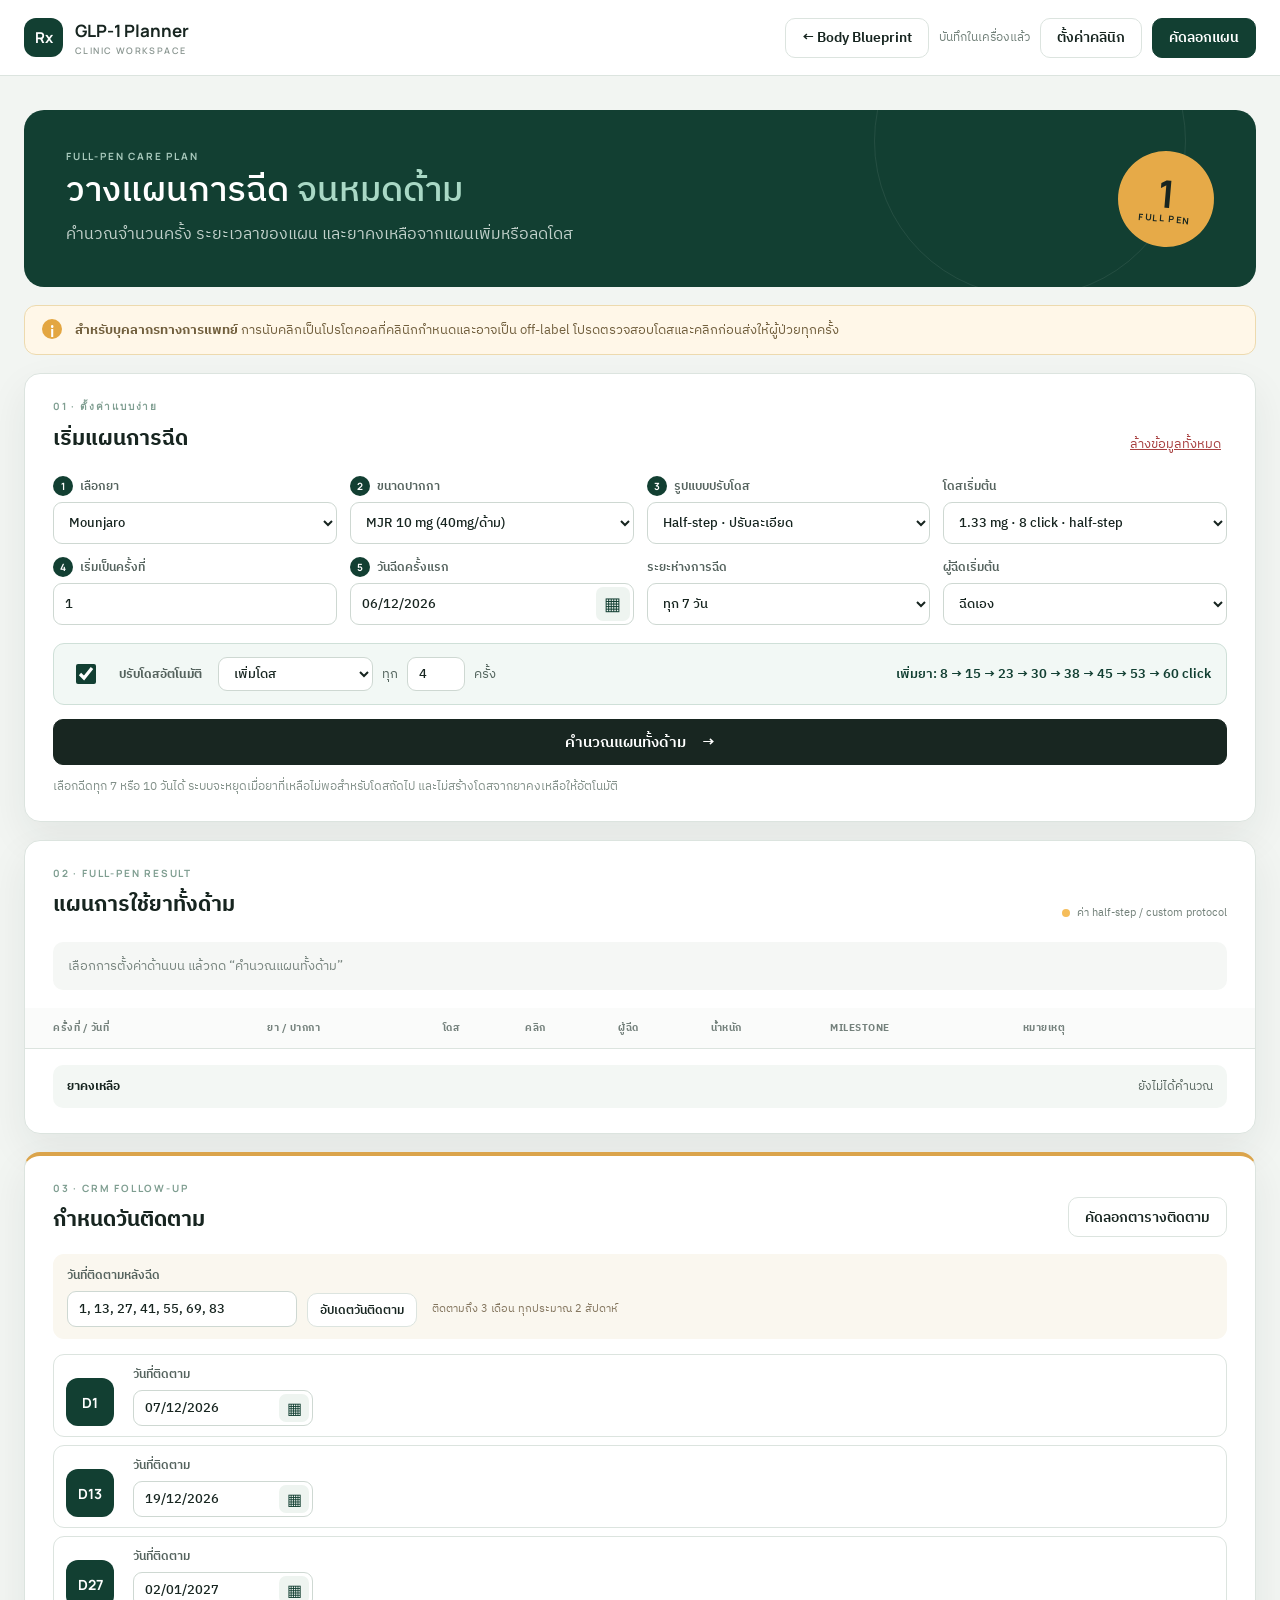
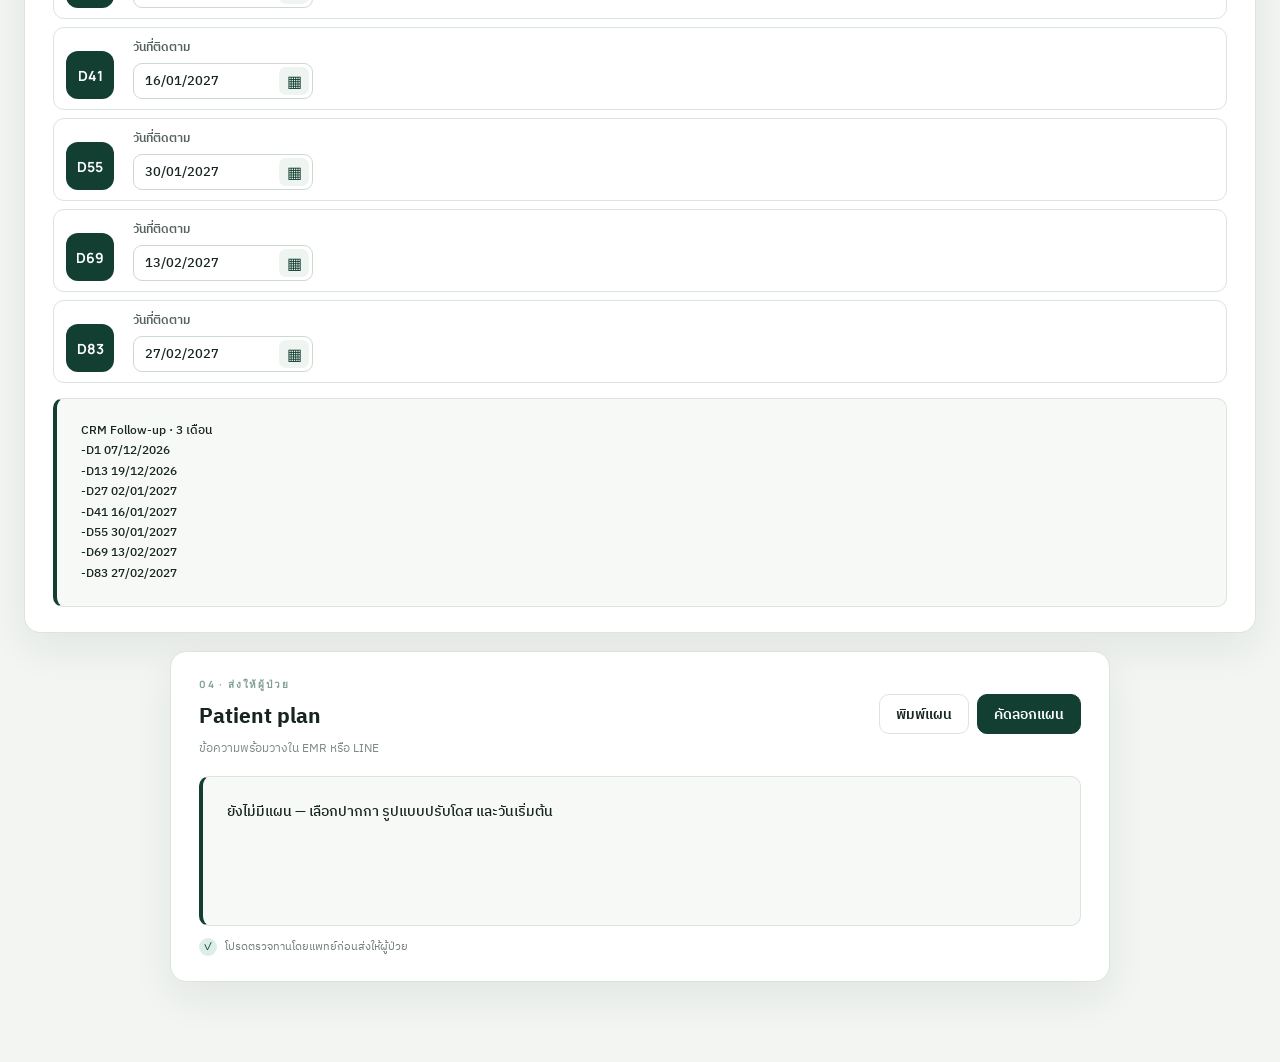
==== glp1-planner/index.html @ a94c55f8 "Add files via upload" ====
<!doctype html>
<html lang="th">
<head>
  <meta charset="utf-8">
  <meta name="viewport" content="width=device-width,initial-scale=1">
  <title>GLP-1 Dosing Planner</title>
  <link rel="preconnect" href="https://fonts.googleapis.com">
  <link rel="preconnect" href="https://fonts.gstatic.com" crossorigin>
  <link href="https://fonts.googleapis.com/css2?family=IBM+Plex+Sans+Thai:wght@400;500;600&family=Manrope:wght@600;700&display=swap" rel="stylesheet">
  <link rel="stylesheet" href="styles.css?v=9">
</head>
<body>
  <header class="topbar">
    <div class="brand"><span class="brand-mark">Rx</span><div><b>GLP-1 Planner</b><small>CLINIC WORKSPACE</small></div></div>
    <div class="top-actions"><a class="btn ghost back-blueprint" href="../index.html">← Body Blueprint</a><span class="save-state" id="saveState">บันทึกในเครื่องแล้ว</span><button class="btn ghost" id="settingsBtn">ตั้งค่าคลินิก</button><button class="btn primary" id="copyTopBtn">คัดลอกแผน</button></div>
  </header>

  <main>
    <section class="hero">
      <div><p class="eyebrow">FULL-PEN CARE PLAN</p><h1>วางแผนการฉีด <span>จนหมดด้าม</span></h1><p>คำนวณจำนวนครั้ง ระยะเวลาของแผน และยาคงเหลือจากแผนเพิ่มหรือลดโดส</p></div>
      <div class="week-badge"><strong>1</strong><span>FULL PEN</span></div>
    </section>

    <div class="notice"><span>i</span><p><b>สำหรับบุคลากรทางการแพทย์</b> การนับคลิกเป็นโปรโตคอลที่คลินิกกำหนดและอาจเป็น off-label โปรดตรวจสอบโดสและคลิกก่อนส่งให้ผู้ป่วยทุกครั้ง</p></div>

    <section class="setup card">
      <div class="section-title"><div><p class="step">01 · ตั้งค่าแบบง่าย</p><h2>เริ่มแผนการฉีด</h2></div><button class="link-btn danger-link" id="resetBtn">ล้างข้อมูลทั้งหมด</button></div>
      <div class="simple-flow">
        <label><span class="field-no">1</span> เลือกยา<select id="baseDrug"><option value="Mounjaro">Mounjaro</option><option value="Wegovy">Wegovy</option></select></label>
        <label><span class="field-no">2</span> ขนาดปากกา<select id="basePen"></select></label>
        <label><span class="field-no">3</span> รูปแบบปรับโดส<select id="dosePath"><option value="half">Half-step · ปรับละเอียด</option><option value="standard">Standard · ตามตารางหลัก</option></select></label>
        <label>โดสเริ่มต้น<select id="startClicks"></select><input type="hidden" id="startDose"><datalist id="doseChoices"></datalist></label>
        <label><span class="field-no">4</span> เริ่มเป็นครั้งที่<input id="startNumber" type="number" min="1" step="1" value="1"></label>
        <label><span class="field-no">5</span> วันฉีดครั้งแรก<div class="date-picker"><input type="text" id="startDate" inputmode="numeric" placeholder="dd/mm/yyyy" maxlength="10"><button type="button" class="calendar-btn" id="startCalendarBtn" aria-label="เปิดปฏิทิน">▦</button><input type="date" id="startDateNative" class="native-calendar" tabindex="-1" aria-hidden="true"></div></label>
        <label>ระยะห่างการฉีด<select id="intervalDays"><option value="7">ทุก 7 วัน</option><option value="10">ทุก 10 วัน</option></select></label>
        <label>ผู้ฉีดเริ่มต้น<select id="defaultInjector"><option>ฉีดเอง</option><option>หมอฉีดให้</option><option>ผู้ดูแลฉีดให้</option></select></label>
      </div>
      <div class="schedule-rule">
        <label class="switch"><input type="checkbox" id="autoStep" checked><span></span> <b>ปรับโดสอัตโนมัติ</b></label>
        <select id="doseDirection" aria-label="ทิศทางการปรับโดส"><option value="up">เพิ่มโดส</option><option value="down">ถอยยา / ลดโดส</option></select>
        <span>ทุก</span><input type="number" id="stepEvery" min="1" max="12" value="4"><span>ครั้ง</span>
        <span class="rule-preview" id="rulePreview"></span>
      </div>
      <button class="btn dark generate-main" id="generateBtn">คำนวณแผนทั้งด้าม <span>→</span></button>
      <p class="hint">เลือกฉีดทุก 7 หรือ 10 วันได้ ระบบจะหยุดเมื่อยาที่เหลือไม่พอสำหรับโดสถัดไป และไม่สร้างโดสจากยาคงเหลือให้อัตโนมัติ</p>
    </section>

    <section class="planner card">
      <div class="section-title planner-head"><div><p class="step">02 · FULL-PEN RESULT</p><h2>แผนการใช้ยาทั้งด้าม</h2></div><div class="legend"><span class="dot warn"></span> ค่า half-step / custom protocol</div></div>
      <div class="pen-summary" id="penSummary"><p>เลือกการตั้งค่าด้านบน แล้วกด “คำนวณแผนทั้งด้าม”</p></div>
      <div class="table-wrap"><table><thead><tr><th>ครั้งที่ / วันที่</th><th>ยา / ปากกา</th><th>โดส</th><th>คลิก</th><th>ผู้ฉีด</th><th>น้ำหนัก</th><th>Milestone</th><th>หมายเหตุ</th><th></th></tr></thead><tbody id="planBody"></tbody></table></div>
      <div class="tracker-bar"><b>ยาคงเหลือ</b><div id="trackerSummary">ยังไม่ได้คำนวณ</div></div>
    </section>

    <section class="crm card">
      <div class="section-title"><div><p class="step">03 · CRM FOLLOW-UP</p><h2>กำหนดวันติดตาม</h2></div><button class="btn ghost" id="copyCrmBtn">คัดลอกตารางติดตาม</button></div>
      <div class="crm-settings"><label>วันที่ติดตามหลังฉีด<input id="crmOffsets" value="1, 13, 27, 41, 55, 69, 83" aria-label="วันที่ติดตามหลังฉีด"></label><button class="btn small" id="updateCrmBtn">อัปเดตวันติดตาม</button><span>ติดตามถึง 3 เดือน ทุกประมาณ 2 สัปดาห์</span></div>
      <div class="crm-list" id="crmList"></div>
      <pre class="crm-text" id="crmText"></pre>
    </section>

    <section class="patient card" id="printArea">
      <div class="section-title"><div><p class="step">04 · ส่งให้ผู้ป่วย</p><h2>Patient plan</h2></div><div class="patient-actions"><button class="btn ghost" id="printBtn">พิมพ์แผน</button><button class="btn primary" id="copyBtn">คัดลอกแผน</button></div></div>
      <p class="patient-sub">ข้อความพร้อมวางใน EMR หรือ LINE</p>
      <pre id="patientText"></pre>
      <div class="checked"><span>✓</span> โปรดตรวจทานโดยแพทย์ก่อนส่งให้ผู้ป่วย</div>
    </section>
  </main>

  <dialog id="settingsDialog">
    <form method="dialog" class="settings-panel">
      <div class="dialog-head"><div><p class="step">ADMIN</p><h2>ตั้งค่าคลินิก</h2></div><button class="icon-btn" value="cancel" aria-label="ปิด">×</button></div>
      <p class="dialog-note">ตารางนี้เป็น clinic-configured click protocol และอาจเป็น off-label แก้ไขโดยผู้ดูแลระบบเท่านั้น</p>
      <div id="settingsPens"></div>
      <div class="dialog-actions"><button class="btn ghost" type="button" id="restoreSettingsBtn">คืนค่าเริ่มต้น</button><button class="btn primary" value="default" id="saveSettingsBtn">บันทึกการตั้งค่า</button></div>
    </form>
  </dialog>

  <div class="toast" id="toast" role="status"></div>
  <script src="app.js?v=9"></script>
</body>
</html>
---- glp1-planner/styles.css ----
:root{--ink:#172520;--muted:#65736d;--line:#dce4df;--paper:#fff;--bg:#f2f5f2;--green:#123f32;--mint:#dcefe6;--amber:#f5bd5b;--coral:#f08c73;--shadow:0 16px 40px rgba(24,49,39,.07)}
*{box-sizing:border-box}body{margin:0;background:var(--bg);color:var(--ink);font-family:"IBM Plex Sans Thai",sans-serif}.topbar{height:76px;padding:0 max(24px,calc((100% - 1420px)/2));background:#fff;border-bottom:1px solid var(--line);display:flex;align-items:center;justify-content:space-between;position:sticky;top:0;z-index:20}.brand{display:flex;align-items:center;gap:12px}.brand-mark{width:39px;height:39px;border-radius:12px;background:var(--green);color:#fff;display:grid;place-items:center;font:700 15px Manrope}.brand b{display:block;font-family:Manrope;font-size:17px}.brand small{display:block;color:#8a9691;font:600 9px Manrope;letter-spacing:1.4px;margin-top:2px}.top-actions{display:flex;gap:10px;align-items:center}.save-state{color:#718079;font-size:12px}.btn{border:1px solid var(--line);border-radius:10px;background:#fff;color:var(--ink);height:40px;padding:0 16px;font:600 14px "IBM Plex Sans Thai";cursor:pointer;transition:.18s}.btn:hover{transform:translateY(-1px);box-shadow:0 5px 14px rgba(20,55,43,.1)}.btn.primary{background:var(--green);color:#fff;border-color:var(--green)}.btn.dark{background:#182621;color:#fff;border-color:#182621}.btn.ghost{background:#fff}.btn.small{height:34px;padding:0 12px;font-size:12px}.link-btn{border:0;background:transparent;color:#956129;text-decoration:underline;cursor:pointer;font-family:inherit}main{max-width:1420px;margin:auto;padding:34px 24px 80px}.hero{background:var(--green);color:#fff;border-radius:20px;padding:35px 42px;display:flex;justify-content:space-between;align-items:center;min-height:177px;position:relative;overflow:hidden}.hero:after{content:"";position:absolute;width:310px;height:310px;border:1px solid rgba(255,255,255,.08);border-radius:50%;right:70px;top:-125px}.eyebrow,.step{font:700 10px Manrope;letter-spacing:1.8px;margin:0 0 8px;color:#7f9e91}.hero .eyebrow{color:#a8c9bc}.hero h1{font-size:35px;line-height:1.18;margin:0 0 8px;font-weight:500}.hero h1 span{color:#a9d8c5}.hero p:last-child{color:#c3d2cc;margin:0}.week-badge{width:96px;height:96px;border-radius:50%;background:#e6aa48;color:#172520;display:flex;flex-direction:column;align-items:center;justify-content:center;z-index:1;transform:rotate(5deg)}.week-badge strong{font:700 38px/1 Manrope}.week-badge span{font:700 9px Manrope;letter-spacing:1.5px}.notice{display:flex;gap:13px;align-items:flex-start;background:#fff7e8;border:1px solid #eddaae;border-radius:12px;padding:13px 17px;margin:18px 0}.notice>span{background:#e3a641;border-radius:50%;width:20px;height:20px;text-align:center;color:#fff;font-weight:600;flex:none}.notice p{margin:0;font-size:13px;color:#715f3d}.card{background:var(--paper);border:1px solid var(--line);border-radius:16px;box-shadow:var(--shadow);padding:25px 28px;margin-top:18px}.section-title{display:flex;align-items:flex-end;justify-content:space-between;margin-bottom:20px}.section-title h2{margin:0;font-size:21px}.setup-grid{display:grid;grid-template-columns:1fr 1.5fr 1.5fr auto;gap:14px;align-items:end}label{font-size:12px;font-weight:600;color:#55635e}input,select{width:100%;height:42px;border:1px solid #ced8d2;border-radius:9px;background:#fff;color:var(--ink);font:500 13px "IBM Plex Sans Thai";padding:0 11px;margin-top:6px}input:focus,select:focus{outline:2px solid #a8cabc;outline-offset:0;border-color:#6d9a88}.generate{height:42px}.generate span{padding-left:18px}.hint{font-size:12px;color:#829089;margin:12px 0 0}.planner{padding-left:0;padding-right:0}.planner>.section-title,.tracker-bar{margin-left:28px;margin-right:28px}.legend{font-size:11px;color:#728079;display:flex;align-items:center;gap:7px}.dot{width:8px;height:8px;border-radius:50%;display:inline-block}.dot.changed{background:var(--coral);margin-left:10px}.dot.warn{background:var(--amber);margin-left:10px}.bulk-bar{display:flex;gap:16px;padding:13px 28px;background:#f6f8f6;border-top:1px solid var(--line);border-bottom:1px solid var(--line);flex-wrap:wrap}.bulk-group{display:flex;gap:7px;align-items:center;font-size:12px;color:#67756f}.bulk-group+ .bulk-group{border-left:1px solid var(--line);padding-left:16px}.bulk-group b{color:#33423c}.bulk-group input{width:64px;height:34px;margin:0;padding:0 8px}.table-wrap{overflow-x:auto}table{width:100%;border-collapse:collapse;min-width:1220px}th{font-size:10px;letter-spacing:.5px;text-transform:uppercase;color:#74817c;text-align:left;padding:12px 8px;background:#fafbfa;border-bottom:1px solid var(--line)}th:first-child,td:first-child{padding-left:28px}th:last-child,td:last-child{padding-right:28px}td{padding:12px 8px;border-bottom:1px solid #e9eeeb;vertical-align:top}td input,td select{height:37px;margin:0;font-size:12px;padding:0 8px}.week-cell{display:flex;gap:9px;align-items:center}.week-num{font:700 11px Manrope;color:#84918b;width:19px}.week-cell input{width:132px}.pen-select{min-width:196px}.dose-input{width:78px}.click-wrap{position:relative;width:82px}.click-wrap input{width:100%}.row-warning{display:none;color:#a66b12;font-size:10px;line-height:1.2;margin-top:5px;max-width:98px}.mismatch .row-warning{display:block}.mismatch .click-wrap input{border-color:#e5ae50;background:#fffaf0}.changed-row td:first-child{box-shadow:inset 4px 0 var(--coral)}.weight-input{width:79px}.milestone-select{min-width:125px}.note-input{min-width:145px}.row-actions{display:flex;gap:4px}.icon-btn,.row-btn{border:1px solid var(--line);background:#fff;border-radius:8px;cursor:pointer;color:#5e6c66}.row-btn{width:32px;height:32px;font-size:14px}.row-btn:hover{background:#eef5f1}.tracker-bar{margin-top:16px;display:flex;justify-content:space-between;align-items:center;background:#f3f7f4;border-radius:10px;padding:12px 14px;font-size:12px;color:#5b6963}.switch{display:flex;align-items:center;gap:8px}.switch input{width:34px;height:20px;margin:0;accent-color:var(--green)}.patient{max-width:940px;margin-left:auto;margin-right:auto}.patient-sub{margin:-15px 0 18px;color:#7d8984;font-size:12px}.patient-actions{display:flex;gap:8px}pre{white-space:pre-wrap;margin:0;background:#f7f9f7;border:1px solid var(--line);border-left:4px solid var(--green);border-radius:10px;padding:22px 24px;font:500 14px/1.9 "IBM Plex Sans Thai";min-height:150px}.checked{font-size:11px;color:#6e7b75;margin-top:12px}.checked span{display:inline-grid;place-items:center;width:18px;height:18px;border-radius:50%;background:var(--mint);color:var(--green);margin-right:5px}dialog{border:0;border-radius:18px;padding:0;max-width:760px;width:calc(100% - 30px);box-shadow:0 30px 90px rgba(0,0,0,.25)}dialog::backdrop{background:rgba(15,30,24,.56)}.settings-panel{padding:26px;max-height:85vh;overflow:auto}.dialog-head{display:flex;justify-content:space-between}.dialog-head h2{margin:0}.dialog-head .icon-btn{border:0;font-size:24px}.dialog-note{background:#fff6e5;border-radius:9px;padding:10px 12px;font-size:12px;color:#735f3c}.setting-pen{border:1px solid var(--line);border-radius:12px;margin-top:12px;padding:14px}.setting-pen h3{font-size:14px;margin:0 0 10px}.setting-grid{display:grid;grid-template-columns:1fr 1fr;gap:10px}.mapping-edit{grid-column:1/-1}.mapping-edit input{font-family:monospace}.dialog-actions{display:flex;justify-content:space-between;margin-top:20px}.toast{position:fixed;left:50%;bottom:28px;transform:translate(-50%,20px);background:#172520;color:#fff;border-radius:10px;padding:11px 16px;font-size:13px;opacity:0;pointer-events:none;transition:.25s;z-index:50}.toast.show{opacity:1;transform:translate(-50%,0)}
@media(max-width:900px){.save-state{display:none}.setup-grid{grid-template-columns:1fr 1fr}.setup-grid .generate{grid-column:1/-1}.planner-head{align-items:flex-start}.legend{margin-top:5px}.bulk-group+ .bulk-group{border-left:0;padding-left:0}.hero{padding:28px}.hero h1{font-size:29px}.week-badge{width:78px;height:78px}.week-badge strong{font-size:30px}}
@media(max-width:590px){.topbar{height:66px;padding:0 15px}.top-actions .ghost{display:none}.top-actions .btn{padding:0 12px}.brand small{display:none}main{padding:18px 12px 60px}.hero{min-height:150px;padding:24px 20px}.hero h1{font-size:26px;max-width:260px}.hero p:last-child{font-size:13px;max-width:230px}.week-badge{position:absolute;right:16px;top:16px;width:64px;height:64px}.week-badge strong{font-size:26px}.card{padding:20px 16px}.setup-grid{grid-template-columns:1fr}.setup-grid .generate{grid-column:auto}.planner{padding-left:0;padding-right:0}.planner>.section-title,.tracker-bar{margin-left:16px;margin-right:16px}.planner-head{display:block}.legend{margin-top:10px}.bulk-bar{padding:12px 16px}.bulk-group{width:100%;flex-wrap:wrap}.bulk-group b{width:100%}.patient .section-title{align-items:flex-start}.patient-actions{flex-direction:column}.patient-actions .btn{height:34px}.setup .section-title{align-items:flex-start}.notice p{font-size:12px}.setting-grid{grid-template-columns:1fr}.mapping-edit{grid-column:auto}pre{padding:16px;font-size:13px}.section-title h2{font-size:19px}}
@media print{body{background:#fff}.topbar,.hero,.notice,.setup,.planner,.patient .section-title,.patient-sub,.checked{display:none!important}main{padding:0}.patient{display:block!important;border:0;box-shadow:none;margin:0;padding:0;max-width:none}.patient pre{border:0;padding:0;font-size:13pt;background:#fff}.toast{display:none}}
.simple-flow{display:grid;grid-template-columns:repeat(4,minmax(0,1fr));gap:13px;align-items:end}.field-no{display:inline-grid;place-items:center;width:20px;height:20px;border-radius:50%;background:var(--green);color:#fff;font:700 10px Manrope;margin-right:4px}.schedule-rule{margin-top:18px;padding:13px 15px;border:1px solid #cfe0d8;background:#f2f8f5;border-radius:11px;display:flex;align-items:center;gap:9px;font-size:13px;color:#53645d}.schedule-rule .switch{margin-right:7px}.schedule-rule>input{width:58px;height:34px;margin:0}.schedule-rule>select{width:155px;height:34px;margin:0}.rule-preview{color:var(--green);font-weight:600;margin-left:auto}.generate-main{width:100%;margin-top:14px;height:46px;font-size:15px}.generate-main span{margin-left:12px}.crm{border-top:4px solid #dba44b}.crm-settings{display:flex;align-items:flex-end;gap:10px;background:#faf7ef;border-radius:11px;padding:12px 14px;margin-top:-3px}.crm-settings label{width:230px}.crm-settings input{height:36px}.crm-settings>span{font-size:11px;color:#84765f;margin:0 0 9px 5px}.crm-list{display:grid;gap:8px;margin-top:15px}.crm-item{display:grid;grid-template-columns:55px 150px 150px 1fr;gap:12px;align-items:end;border:1px solid var(--line);border-radius:11px;padding:10px 12px}.day-pill{width:48px;height:48px;border-radius:12px;background:var(--green);color:#fff;display:grid;place-items:center;font:700 14px Manrope}.crm-item input,.crm-item select{height:36px}.crm-text{margin-top:15px;min-height:0;font-size:12px;line-height:1.7}.empty{color:#83908a;font-size:13px;margin:8px 0}.crm+.patient{margin-top:18px}
@media(max-width:1100px){.simple-flow{grid-template-columns:repeat(3,1fr)}}
@media(max-width:900px){.crm-item{grid-template-columns:52px 1fr 1fr}.crm-note{grid-column:2/-1}}
@media(max-width:590px){.simple-flow{grid-template-columns:1fr}.schedule-rule{flex-wrap:wrap}.rule-preview{width:100%;margin:2px 0 0}.patient .section-title,.crm .section-title{align-items:flex-start;gap:12px}.crm-settings{align-items:stretch;flex-direction:column}.crm-settings label{width:100%}.crm-settings>span{margin:0}.crm-item{grid-template-columns:48px 1fr}.crm-item .crm-note{grid-column:1/-1}.day-pill{grid-row:1/3}.crm .section-title .btn{height:34px;padding:0 10px}}
@media print{.crm{display:none!important}}
.pen-summary{display:grid;grid-template-columns:repeat(4,1fr);gap:10px;padding:0 28px 18px}.pen-summary>div{background:#f4f7f5;border:1px solid var(--line);border-radius:12px;padding:13px 15px}.pen-summary>div.remaining{background:#fff7e8;border-color:#ecd6a6}.pen-summary small,.pen-summary span{display:block;color:#728079;font-size:11px}.pen-summary strong{display:block;font:700 20px Manrope;margin:4px 0;color:var(--green)}.pen-summary>p{grid-column:1/-1;margin:0;background:#f5f7f5;color:#78857f;border-radius:10px;padding:13px 15px;font-size:13px}.tracker-bar b{color:var(--ink)}
@media(max-width:760px){.pen-summary{grid-template-columns:1fr 1fr;padding-left:16px;padding-right:16px}.simple-flow{grid-template-columns:1fr 1fr}}
@media(max-width:590px){.pen-summary{grid-template-columns:1fr 1fr}.simple-flow{grid-template-columns:1fr}.pen-summary strong{font-size:17px}}
.dose-input.calculated{background:#edf3ef;color:#345146;font-weight:600;cursor:not-allowed}.crm-item.crm-simple{grid-template-columns:55px minmax(180px,260px);justify-content:start}.crm-item.crm-simple .day-pill{grid-row:auto}.crm-item.crm-simple label{align-self:center}
@media(max-width:590px){.crm-item.crm-simple{grid-template-columns:48px 1fr}.crm-item.crm-simple .day-pill{grid-row:auto}}
.date-picker{position:relative;display:flex;align-items:center;margin-top:6px}.date-picker>input[type=text]{margin:0;padding-right:42px}.calendar-btn{position:absolute;right:4px;width:34px;height:34px;border:0;border-radius:7px;background:#eef4f0;color:var(--green);font-size:18px;cursor:pointer;z-index:2}.calendar-btn:hover{background:#dcebe3}.native-calendar{position:absolute!important;right:4px!important;bottom:2px!important;width:1px!important;height:1px!important;opacity:0!important;margin:0!important;pointer-events:none}.row-date{margin:0;width:145px}.row-date>input[type=text]{height:37px;width:145px}.row-date .calendar-btn{height:29px;width:30px;font-size:16px}.week-cell .native-calendar{width:1px!important}
.crm-date{width:180px}.crm-date>input[type=text]{height:36px;width:180px}.crm-date .calendar-btn{height:28px;width:30px;font-size:16px}.danger-link{color:#a84040}.danger-link:hover{color:#7f2929;background:#fff0f0}
.back-blueprint{text-decoration:none;display:inline-flex;align-items:center;justify-content:center}
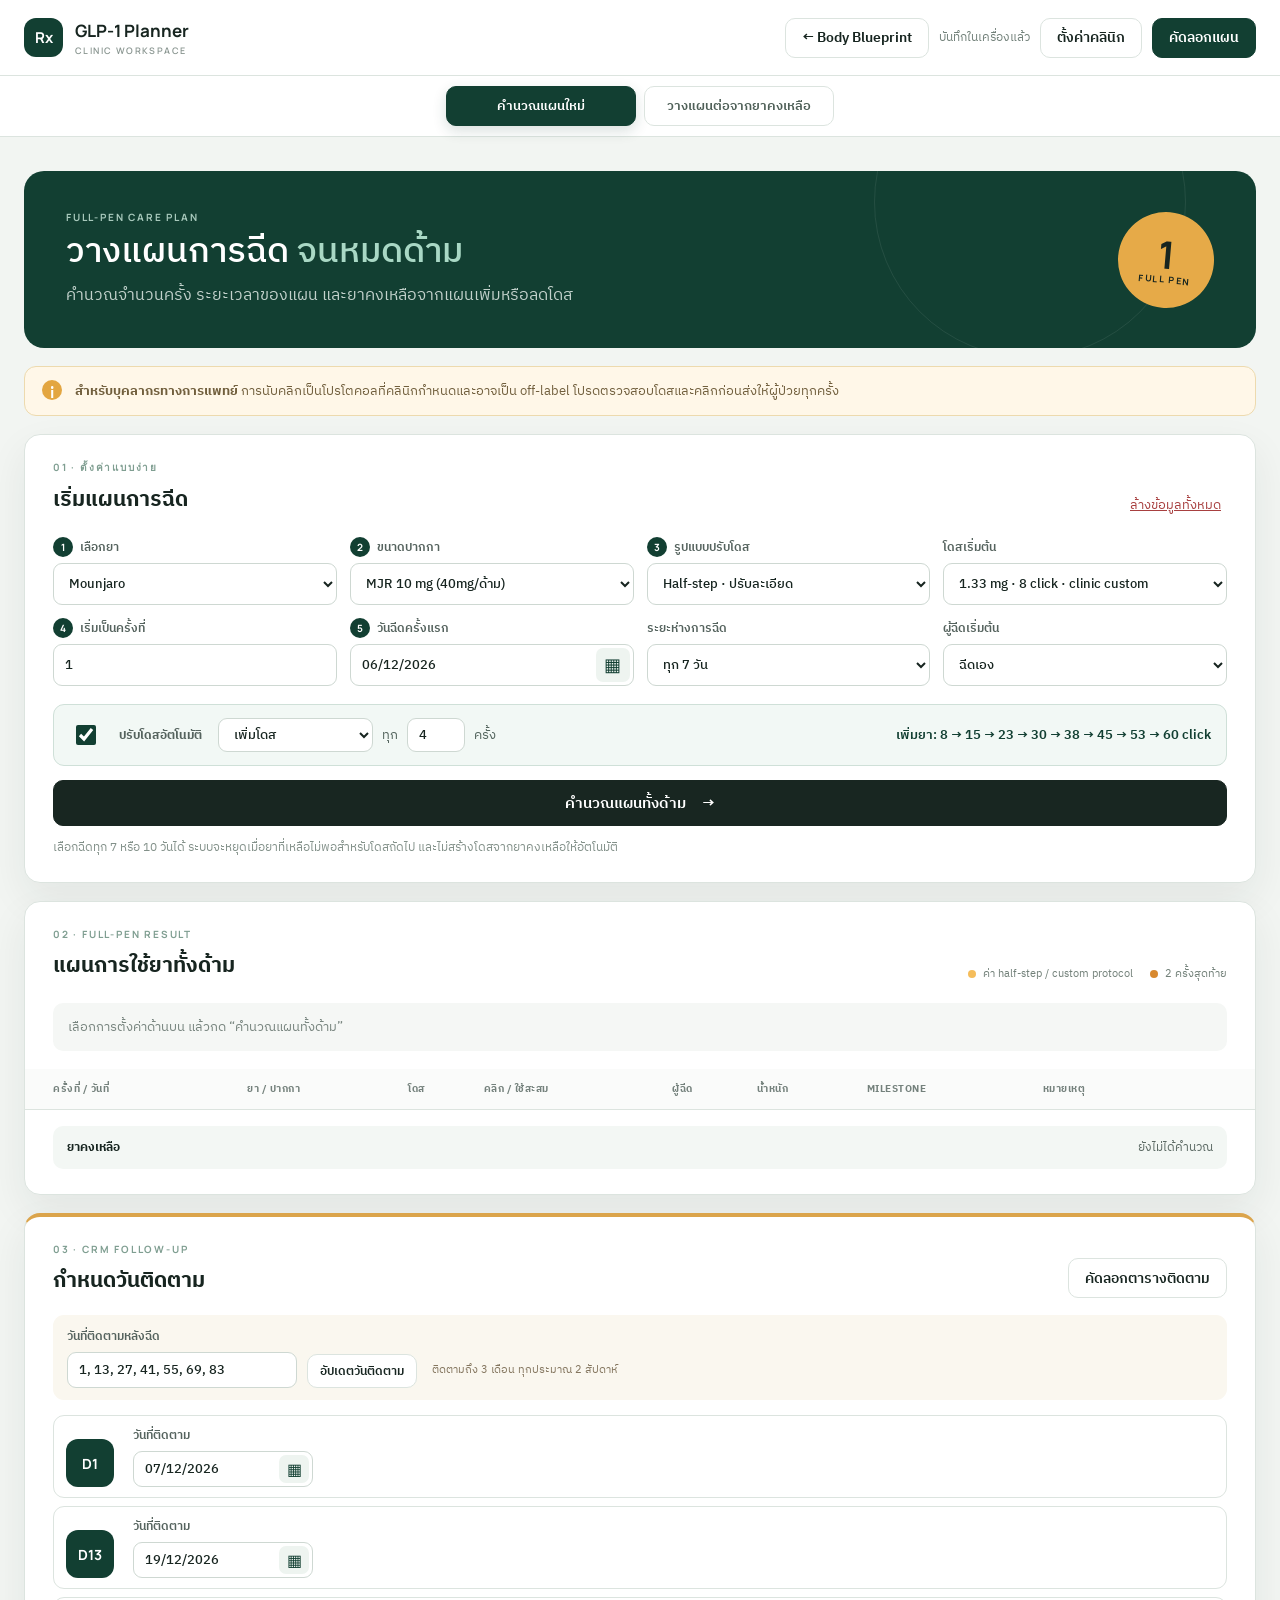
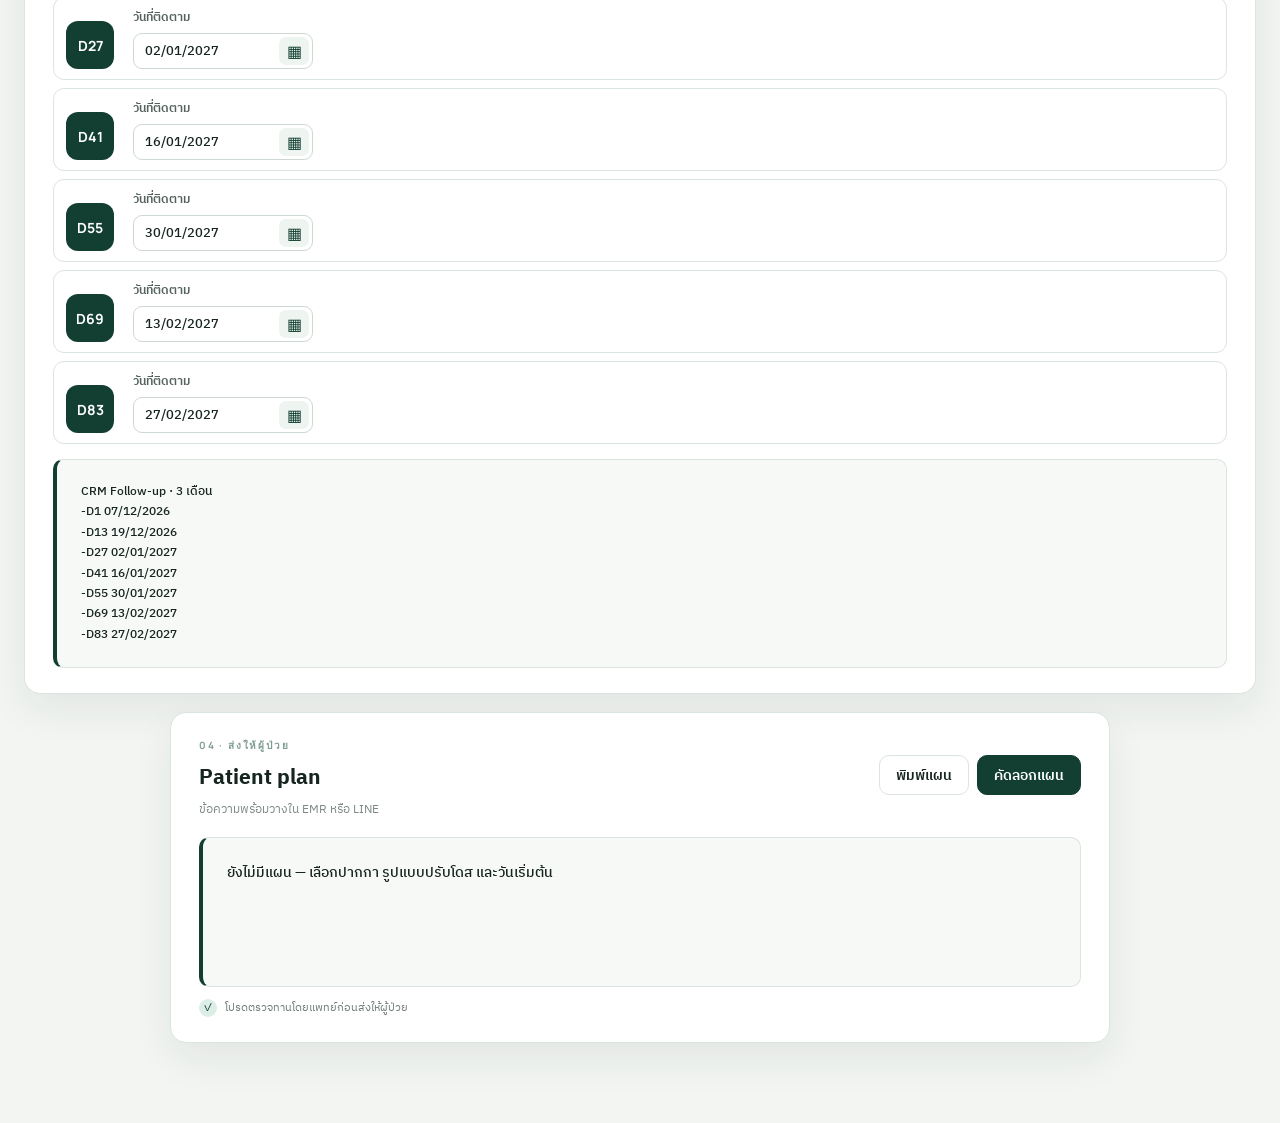
==== commit 61f88046: "Add files via upload" ====
--- a/glp1-planner/index.html
+++ b/glp1-planner/index.html
@@ -7,7 +7,7 @@
   <link rel="preconnect" href="https://fonts.googleapis.com">
   <link rel="preconnect" href="https://fonts.gstatic.com" crossorigin>
   <link href="https://fonts.googleapis.com/css2?family=IBM+Plex+Sans+Thai:wght@400;500;600&family=Manrope:wght@600;700&display=swap" rel="stylesheet">
-  <link rel="stylesheet" href="styles.css?v=9">
+  <link rel="stylesheet" href="styles.css?v=10">
 </head>
 <body>
   <header class="topbar">
@@ -15,7 +15,12 @@
     <div class="top-actions"><a class="btn ghost back-blueprint" href="../index.html">← Body Blueprint</a><span class="save-state" id="saveState">บันทึกในเครื่องแล้ว</span><button class="btn ghost" id="settingsBtn">ตั้งค่าคลินิก</button><button class="btn primary" id="copyTopBtn">คัดลอกแผน</button></div>
   </header>
 
-  <main>
+  <nav class="planner-tabs" aria-label="เลือกหน้าวางแผนยา">
+    <button type="button" class="planner-tab active" id="normalTabBtn">คำนวณแผนใหม่</button>
+    <button type="button" class="planner-tab" id="continueTabBtn">วางแผนต่อจากยาคงเหลือ</button>
+  </nav>
+
+  <main id="normalPlanPage">
     <section class="hero">
       <div><p class="eyebrow">FULL-PEN CARE PLAN</p><h1>วางแผนการฉีด <span>จนหมดด้าม</span></h1><p>คำนวณจำนวนครั้ง ระยะเวลาของแผน และยาคงเหลือจากแผนเพิ่มหรือลดโดส</p></div>
       <div class="week-badge"><strong>1</strong><span>FULL PEN</span></div>
@@ -28,8 +33,10 @@
       <div class="simple-flow">
         <label><span class="field-no">1</span> เลือกยา<select id="baseDrug"><option value="Mounjaro">Mounjaro</option><option value="Wegovy">Wegovy</option></select></label>
         <label><span class="field-no">2</span> ขนาดปากกา<select id="basePen"></select></label>
-        <label><span class="field-no">3</span> รูปแบบปรับโดส<select id="dosePath"><option value="half">Half-step · ปรับละเอียด</option><option value="standard">Standard · ตามตารางหลัก</option></select></label>
-        <label>โดสเริ่มต้น<select id="startClicks"></select><input type="hidden" id="startDose"><datalist id="doseChoices"></datalist></label>
+        <label><span class="field-no">3</span> รูปแบบปรับโดส<select id="dosePath"><option value="half">Half-step · ปรับละเอียด</option><option value="standard">Standard · ตามตารางหลัก</option><option value="custom">Custom · กำหนดจำนวนคลิกเอง</option></select></label>
+        <label id="presetStartLabel">โดสเริ่มต้น<select id="startClicks"></select><input type="hidden" id="startDose"><datalist id="doseChoices"></datalist></label>
+        <label id="customStartLabel" hidden>คลิกเริ่มต้น<input id="customStartClicks" type="number" min="1" step="1" value="15"></label>
+        <label id="customStepLabel" hidden>ปรับครั้งละ (click)<input id="customStepClicks" type="number" min="1" step="1" value="5"></label>
         <label><span class="field-no">4</span> เริ่มเป็นครั้งที่<input id="startNumber" type="number" min="1" step="1" value="1"></label>
         <label><span class="field-no">5</span> วันฉีดครั้งแรก<div class="date-picker"><input type="text" id="startDate" inputmode="numeric" placeholder="dd/mm/yyyy" maxlength="10"><button type="button" class="calendar-btn" id="startCalendarBtn" aria-label="เปิดปฏิทิน">▦</button><input type="date" id="startDateNative" class="native-calendar" tabindex="-1" aria-hidden="true"></div></label>
         <label>ระยะห่างการฉีด<select id="intervalDays"><option value="7">ทุก 7 วัน</option><option value="10">ทุก 10 วัน</option></select></label>
@@ -46,10 +53,11 @@
     </section>
 
     <section class="planner card">
-      <div class="section-title planner-head"><div><p class="step">02 · FULL-PEN RESULT</p><h2>แผนการใช้ยาทั้งด้าม</h2></div><div class="legend"><span class="dot warn"></span> ค่า half-step / custom protocol</div></div>
+      <div class="section-title planner-head"><div><p class="step">02 · FULL-PEN RESULT</p><h2>แผนการใช้ยาทั้งด้าม</h2></div><div class="legend"><span class="dot warn"></span> ค่า half-step / custom protocol <span class="dot near"></span> 2 ครั้งสุดท้าย</div></div>
       <div class="pen-summary" id="penSummary"><p>เลือกการตั้งค่าด้านบน แล้วกด “คำนวณแผนทั้งด้าม”</p></div>
-      <div class="table-wrap"><table><thead><tr><th>ครั้งที่ / วันที่</th><th>ยา / ปากกา</th><th>โดส</th><th>คลิก</th><th>ผู้ฉีด</th><th>น้ำหนัก</th><th>Milestone</th><th>หมายเหตุ</th><th></th></tr></thead><tbody id="planBody"></tbody></table></div>
+      <div class="table-wrap"><table><thead><tr><th>ครั้งที่ / วันที่</th><th>ยา / ปากกา</th><th>โดส</th><th>คลิก / ใช้สะสม</th><th>ผู้ฉีด</th><th>น้ำหนัก</th><th>Milestone</th><th>หมายเหตุ</th><th></th></tr></thead><tbody id="planBody"></tbody></table></div>
       <div class="tracker-bar"><b>ยาคงเหลือ</b><div id="trackerSummary">ยังไม่ได้คำนวณ</div></div>
+      <div class="pen-end-alert" id="penEndNotice" hidden><b>ปากกาใกล้หมด</b><span>สองครั้งสุดท้ายของแผน แนะนำทบทวนเป้าหมายน้ำหนักกับคนไข้ และพิจารณาการใช้ต่อ</span></div>
     </section>
 
     <section class="crm card">
@@ -67,6 +75,52 @@
     </section>
   </main>
 
+  <main id="continuePlanPage" hidden>
+    <section class="hero continue-hero">
+      <div><p class="eyebrow">REVIEW &amp; CONTINUE</p><h1>ทบทวนแผนเดิม <span>และวางแผนต่อ</span></h1><p>นับเฉพาะครั้งที่ฉีดจริง แล้วนำจำนวนคลิกที่เหลือมาคำนวณแผนใหม่</p></div>
+    </section>
+
+    <div class="notice"><span>i</span><p><b>หลักการคำนวณ</b> เลือก “ฉีดจริงถึงครั้งที่” ให้ถูกต้อง รายการหลังจากนั้นจะไม่นำมาหักจากปากกา จึงแยกยอดใช้จริงออกจากนัดหมายในอนาคตอย่างชัดเจน</p></div>
+
+    <section class="card review-import">
+      <div class="section-title"><div><p class="step">01 · แผนเดิม</p><h2>วางข้อความจาก EMR หรือ LINE</h2></div></div>
+      <textarea id="reviewText" rows="10" placeholder="Mx: สรุปการใช้ปากกา WGV 2.4 mg (9.6mg/ด้าม)&#10;-1st 05/09/2026 31 click (1 mg)&#10;-2nd 12/09/2026 40 click (1.28 mg)"></textarea>
+      <button class="btn dark review-main-btn" id="analyzeReviewBtn">อ่านแผนและสรุปการใช้จริง <span>→</span></button>
+    </section>
+
+    <section class="card review-current" id="reviewCurrentCard" hidden>
+      <div class="section-title"><div><p class="step">02 · CURRENT USE</p><h2>สรุปการใช้ปัจจุบัน</h2></div></div>
+      <div class="review-selector">
+        <label>ฉีดจริงถึงครั้งที่<select id="usedThrough"></select></label>
+        <label>คลิกที่ใช้มาก่อนแผนนี้<input id="priorUsedClicks" type="number" min="0" step="1" value="0"></label>
+        <p>แก้จำนวนคลิกในตารางให้ตรงกับที่คนไข้ฉีดจริงก่อนวางแผนต่อ</p>
+      </div>
+      <div class="review-summary" id="reviewSummary"></div>
+      <div class="review-table-wrap"><table class="review-table"><thead><tr><th>สถานะ</th><th>ครั้งที่ / วันที่</th><th>โดส</th><th>คลิกที่ฉีดจริง</th><th>เริ่มด้ามใหม่</th><th>ยอดสะสม</th></tr></thead><tbody id="reviewHistoryBody"></tbody></table></div>
+    </section>
+
+    <section class="card continue-setup" id="continueSetupCard" hidden>
+      <div class="section-title"><div><p class="step">03 · REMAINING PEN</p><h2>วางแผนต่อจากยาที่เหลือ</h2></div></div>
+      <div class="continue-flow">
+        <label>วันฉีดครั้งถัดไป<div class="date-picker"><input type="text" id="continueStartDate" inputmode="numeric" placeholder="dd/mm/yyyy" maxlength="10"><button type="button" class="calendar-btn" id="continueCalendarBtn" aria-label="เปิดปฏิทิน">▦</button><input type="date" id="continueStartDateNative" class="native-calendar" tabindex="-1" aria-hidden="true"></div></label>
+        <label>ระยะห่าง<select id="continueInterval"><option value="7">ทุก 7 วัน</option><option value="10">ทุก 10 วัน</option></select></label>
+        <label>คลิกครั้งถัดไป<input id="continueStartClicks" type="number" min="1" step="1" value="15"></label>
+        <label>รูปแบบแผน<select id="continueMode"><option value="constant">คงโดสเดิม</option><option value="standard">Full-step</option><option value="half">Half-step</option><option value="custom">Custom step</option></select></label>
+        <label id="continueDirectionLabel" hidden>ทิศทาง<select id="continueDirection"><option value="up">เพิ่มโดส</option><option value="down">ถอยยา / ลดโดส</option></select></label>
+        <label id="continueEveryLabel" hidden>ปรับทุกกี่ครั้ง<input id="continueEvery" type="number" min="1" max="12" value="4"></label>
+        <label id="continueCustomStepLabel" hidden>ปรับครั้งละกี่คลิก<input id="continueCustomStep" type="number" min="1" step="1" value="5"></label>
+      </div>
+      <button class="btn dark review-main-btn" id="buildContinueBtn">คำนวณแผนจากคลิกคงเหลือ <span>→</span></button>
+    </section>
+
+    <section class="card continuation-result" id="continuationResultCard" hidden>
+      <div class="section-title"><div><p class="step">04 · CONTINUATION RESULT</p><h2>แผนต่อจากยาคงเหลือ</h2></div><div class="patient-actions"><button class="btn ghost" id="printContinueBtn">พิมพ์</button><button class="btn primary" id="copyContinueBtn">คัดลอกแผนต่อ</button></div></div>
+      <div class="continue-result-summary" id="continueResultSummary"></div>
+      <pre id="continuePatientText"></pre>
+      <div class="checked"><span>✓</span> โปรดตรวจจำนวนคลิกที่ใช้จริงและแผนต่อโดยแพทย์ก่อนบันทึกหรือส่งให้ผู้ป่วย</div>
+    </section>
+  </main>
+
   <dialog id="settingsDialog">
     <form method="dialog" class="settings-panel">
       <div class="dialog-head"><div><p class="step">ADMIN</p><h2>ตั้งค่าคลินิก</h2></div><button class="icon-btn" value="cancel" aria-label="ปิด">×</button></div>
@@ -76,7 +130,18 @@
     </form>
   </dialog>
 
+  <dialog id="importDialog">
+    <form method="dialog" class="settings-panel import-panel">
+      <div class="dialog-head"><div><p class="step">IMPORT &amp; REPLAN</p><h2>นำเข้าแผนเดิม</h2></div><button class="icon-btn" value="cancel" aria-label="ปิด">×</button></div>
+      <p class="dialog-note">คัดลอกข้อความ Plan จาก EMR หรือ LINE มาวาง ระบบจะอ่านครั้งที่ วันที่ ปากกา โดส และคลิก แล้วคำนวณยอดสะสมใหม่จากข้อมูลจริง</p>
+      <label class="import-label">วางข้อความแผนเดิม<textarea id="importText" rows="12" placeholder="Mx: WGV 2.4 mg (9.6mg/ด้าม)&#10;-ครั้งที่ 1 05/09/2026 ... 31 click&#10;-ครั้งที่ 2 12/09/2026 ... 40 click"></textarea></label>
+      <div class="import-help"><b>หลังนำเข้า</b><span>แก้จำนวนคลิกในตารางได้ทันที หรือกด “→ ด้าม” ที่แถวนั้นเพื่อใช้โดสใหม่ต่อเนื่องจนหมดด้าม</span></div>
+      <div class="dialog-actions"><button class="btn ghost" value="cancel">ยกเลิก</button><button class="btn primary" type="button" id="confirmImportBtn">นำเข้าและคำนวณใหม่</button></div>
+    </form>
+  </dialog>
+
   <div class="toast" id="toast" role="status"></div>
-  <script src="app.js?v=9"></script>
+  <script src="app.js?v=11"></script>
+  <script src="continue.js?v=1"></script>
 </body>
 </html>
--- a/glp1-planner/styles.css
+++ b/glp1-planner/styles.css
@@ -16,3 +16,24 @@
 .date-picker{position:relative;display:flex;align-items:center;margin-top:6px}.date-picker>input[type=text]{margin:0;padding-right:42px}.calendar-btn{position:absolute;right:4px;width:34px;height:34px;border:0;border-radius:7px;background:#eef4f0;color:var(--green);font-size:18px;cursor:pointer;z-index:2}.calendar-btn:hover{background:#dcebe3}.native-calendar{position:absolute!important;right:4px!important;bottom:2px!important;width:1px!important;height:1px!important;opacity:0!important;margin:0!important;pointer-events:none}.row-date{margin:0;width:145px}.row-date>input[type=text]{height:37px;width:145px}.row-date .calendar-btn{height:29px;width:30px;font-size:16px}.week-cell .native-calendar{width:1px!important}
 .crm-date{width:180px}.crm-date>input[type=text]{height:36px;width:180px}.crm-date .calendar-btn{height:28px;width:30px;font-size:16px}.danger-link{color:#a84040}.danger-link:hover{color:#7f2929;background:#fff0f0}
 .back-blueprint{text-decoration:none;display:inline-flex;align-items:center;justify-content:center}
+.dot.near{background:#d8892f;margin-left:10px}
+.click-wrap{width:108px}
+.click-progress{display:block;margin-top:5px;color:#607269;font:700 10px Manrope;white-space:nowrap}
+.near-end-row td{background:#fffaf0}
+.near-end-row td:first-child{box-shadow:inset 4px 0 #d8892f}
+.near-end-label{display:block;color:#a4611e;font-size:10px;font-weight:700;margin-top:3px}
+.pen-end-alert{margin:12px 28px 0;padding:12px 14px;border:1px solid #e4bd78;border-radius:10px;background:#fff7e8;color:#6d532c;display:flex;gap:9px;align-items:center;font-size:12px}
+.pen-end-alert[hidden]{display:none!important}
+.pen-end-alert b{color:#9b5d18;white-space:nowrap}
+@media(max-width:590px){.pen-end-alert{margin-left:16px;margin-right:16px;align-items:flex-start;flex-direction:column}}
+.setup-actions{display:flex;align-items:center;gap:14px}.import-panel{max-width:720px}.import-label{display:block;margin-top:16px}.import-label textarea{width:100%;min-height:260px;margin-top:7px;padding:13px;border:1px solid #ced8d2;border-radius:10px;resize:vertical;color:var(--ink);font:500 13px/1.65 "IBM Plex Sans Thai";background:#fbfcfb}.import-label textarea:focus{outline:2px solid #a8cabc;border-color:#6d9a88}.import-help{display:flex;gap:9px;margin-top:12px;padding:11px 13px;border-radius:9px;background:#eef6f2;color:#52655d;font-size:12px}.import-help b{color:var(--green);white-space:nowrap}.row-btn.fill-pen{width:52px;font-size:10px;font-weight:700}
+@media(max-width:590px){.setup-actions{align-items:flex-end;flex-direction:column;gap:6px}.setup-actions .btn{height:34px;padding:0 10px}.import-panel{padding:20px}.import-label textarea{min-height:300px}.import-help{flex-direction:column}}
+[hidden]{display:none!important}.custom-step-note{color:#6b7b74;font-size:11px}
+.continue-hero{min-height:155px}.continue-hero .btn{position:relative;z-index:2}.review-import textarea{width:100%;min-height:210px;padding:14px;border:1px solid #ced8d2;border-radius:10px;resize:vertical;color:var(--ink);font:500 13px/1.65 "IBM Plex Sans Thai";background:#fbfcfb}.review-import textarea:focus{outline:2px solid #a8cabc;border-color:#6d9a88}.review-main-btn{width:100%;height:46px;margin-top:13px;font-size:15px}.review-main-btn span{margin-left:12px}.review-selector{display:flex;align-items:flex-end;gap:14px;padding:13px 15px;background:#f3f7f4;border-radius:11px;margin-bottom:16px}.review-selector label{width:220px}.review-selector p{margin:0 0 10px;color:#6f7e77;font-size:12px}.review-summary{display:grid;grid-template-columns:repeat(4,1fr);gap:10px;margin-bottom:16px}.review-summary>div,.continue-result-summary>div{border:1px solid var(--line);border-radius:12px;background:#f5f8f6;padding:13px 15px}.review-summary small,.review-summary span,.continue-result-summary small,.continue-result-summary span{display:block;color:#728079;font-size:11px}.review-summary strong,.continue-result-summary strong{display:block;color:var(--green);font:700 18px Manrope;margin:4px 0}.review-summary .summary-remaining{background:#edf7f1;border-color:#bcdcc9}.review-summary .summary-over{background:#fff0ed;border-color:#efb5a8}.review-summary .summary-over strong{color:#a64335}.review-table-wrap{overflow-x:auto}.review-table{min-width:720px}.review-table th:first-child,.review-table td:first-child{padding-left:15px}.review-table th:last-child,.review-table td:last-child{padding-right:15px}.review-table td b,.review-table td small{display:block}.review-table td small{color:#78867f;margin-top:3px}.review-table input{width:105px}.review-status{display:inline-block;border-radius:999px;padding:4px 9px;font-size:10px;font-weight:700}.used-row .review-status{background:#dcefe6;color:#276148}.future-row{opacity:.58}.future-row .review-status{background:#eef0ef;color:#69756f}.continue-flow{display:grid;grid-template-columns:repeat(4,minmax(0,1fr));gap:13px;align-items:end}.continue-result-summary{display:grid;grid-template-columns:repeat(3,1fr);gap:10px;margin-bottom:16px}.continuation-result{max-width:1000px;margin-left:auto;margin-right:auto}
+@media(max-width:900px){.review-summary,.continue-flow{grid-template-columns:1fr 1fr}}
+@media(max-width:590px){.continue-hero{display:block}.continue-hero .btn{margin-top:18px}.review-selector{align-items:stretch;flex-direction:column}.review-selector label{width:100%}.review-selector p{margin:0}.review-summary,.continue-flow,.continue-result-summary{grid-template-columns:1fr}.review-import,.review-current,.continue-setup{padding:20px 16px}}
+@media print{body.printing-continuation #normalPlanPage,body.printing-continuation .topbar,body.printing-continuation #continuePlanPage>.hero,body.printing-continuation #continuePlanPage>.notice,body.printing-continuation .review-import,body.printing-continuation .review-current,body.printing-continuation .continue-setup,body.printing-continuation .continuation-result .section-title,body.printing-continuation .continuation-result .checked{display:none!important}body.printing-continuation #continuePlanPage,body.printing-continuation .continuation-result{display:block!important}body.printing-continuation .continuation-result{border:0;box-shadow:none;margin:0;padding:0;max-width:none}body.printing-continuation .continue-result-summary{display:grid!important}body.printing-continuation #continuePatientText{border:0;padding:0;background:#fff;font-size:13pt}}
+.planner-tabs{position:sticky;top:76px;z-index:19;display:flex;justify-content:center;gap:8px;padding:10px 18px;background:rgba(255,255,255,.96);border-bottom:1px solid var(--line);backdrop-filter:blur(12px)}.planner-tab{min-width:190px;height:40px;padding:0 18px;border:1px solid var(--line);border-radius:10px;background:#fff;color:#4f6058;font:600 13px "IBM Plex Sans Thai";cursor:pointer}.planner-tab:hover{background:#f1f6f3}.planner-tab.active{background:var(--green);border-color:var(--green);color:#fff;box-shadow:0 5px 14px rgba(18,63,50,.16)}
+@media(max-width:590px){.planner-tabs{top:66px;padding:8px 10px}.planner-tab{min-width:0;flex:1;height:38px;padding:0 8px;font-size:12px}}
+@media print{.planner-tabs{display:none!important}}
+.new-pen-check{display:flex;align-items:center;gap:6px;white-space:nowrap}.new-pen-check input{width:18px;height:18px;margin:0;accent-color:var(--green)}.new-pen-check span{font-size:10px;color:#65756e}.review-table{min-width:800px}
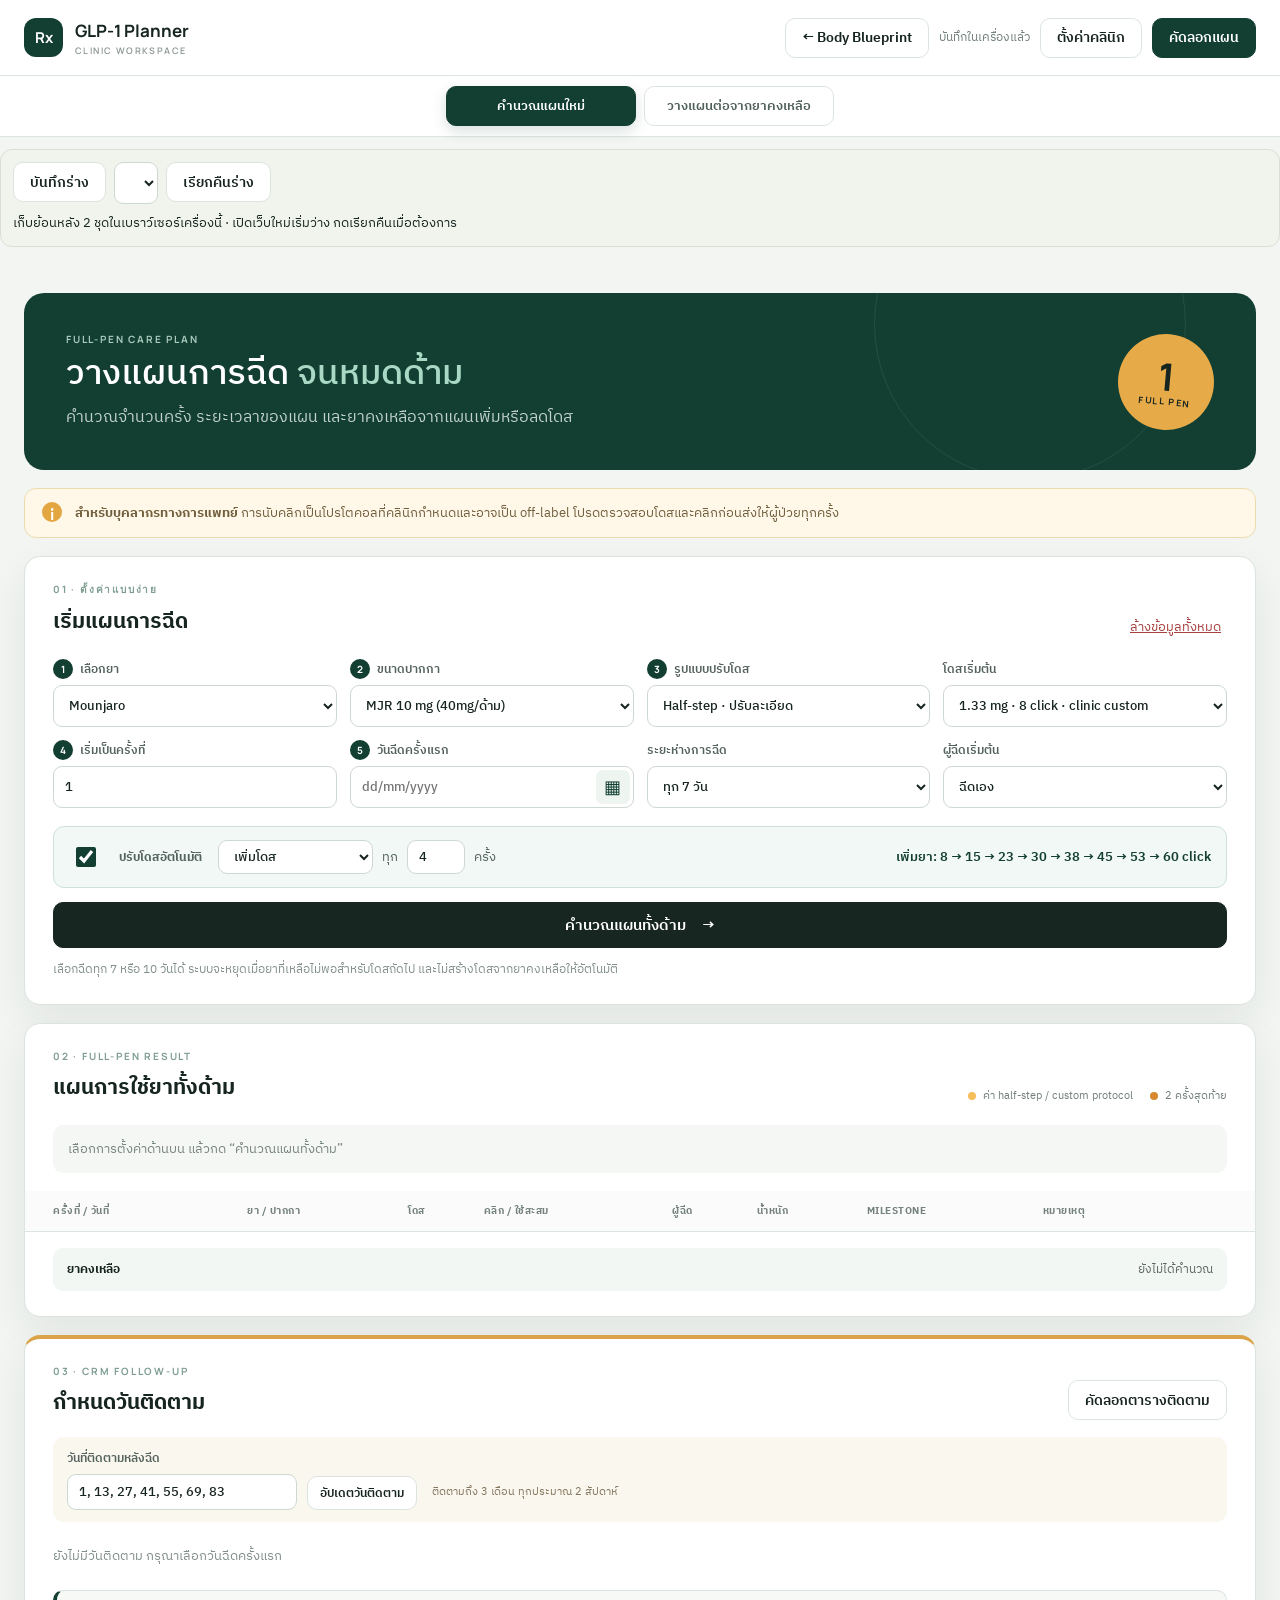
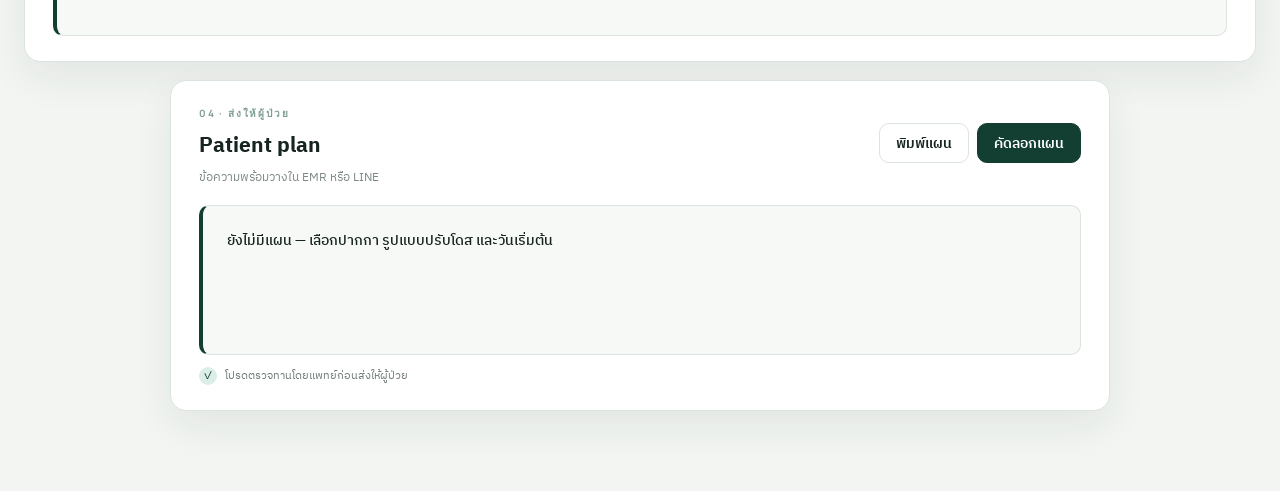
==== commit 351e158d: "Release v0.12.13: editable GLP-1 continuation and revised health scoring" ====
--- a/glp1-planner/index.html
+++ b/glp1-planner/index.html
@@ -78,12 +78,14 @@
   <main id="continuePlanPage" hidden>
     <section class="hero continue-hero">
       <div><p class="eyebrow">REVIEW &amp; CONTINUE</p><h1>ทบทวนแผนเดิม <span>และวางแผนต่อ</span></h1><p>นับเฉพาะครั้งที่ฉีดจริง แล้วนำจำนวนคลิกที่เหลือมาคำนวณแผนใหม่</p></div>
+      <button type="button" class="btn continue-reset-btn" id="resetContinueBtn">ล้างข้อมูลหน้านี้</button>
     </section>
 
     <div class="notice"><span>i</span><p><b>หลักการคำนวณ</b> เลือก “ฉีดจริงถึงครั้งที่” ให้ถูกต้อง รายการหลังจากนั้นจะไม่นำมาหักจากปากกา จึงแยกยอดใช้จริงออกจากนัดหมายในอนาคตอย่างชัดเจน</p></div>
 
     <section class="card review-import">
       <div class="section-title"><div><p class="step">01 · แผนเดิม</p><h2>วางข้อความจาก EMR หรือ LINE</h2></div></div>
+      <div id="reviewImportAudit" class="import-audit" hidden></div>
       <textarea id="reviewText" rows="10" placeholder="Mx: สรุปการใช้ปากกา WGV 2.4 mg (9.6mg/ด้าม)&#10;-1st 05/09/2026 31 click (1 mg)&#10;-2nd 12/09/2026 40 click (1.28 mg)"></textarea>
       <button class="btn dark review-main-btn" id="analyzeReviewBtn">อ่านแผนและสรุปการใช้จริง <span>→</span></button>
     </section>
@@ -95,16 +97,19 @@
         <label>คลิกที่ใช้มาก่อนแผนนี้<input id="priorUsedClicks" type="number" min="0" step="1" value="0"></label>
         <p>แก้จำนวนคลิกในตารางให้ตรงกับที่คนไข้ฉีดจริงก่อนวางแผนต่อ</p>
       </div>
-      <div class="review-summary" id="reviewSummary"></div>
+      <div class="review-summary" id="reviewSummary"></div><div id="penLedger"></div>
       <div class="review-table-wrap"><table class="review-table"><thead><tr><th>สถานะ</th><th>ครั้งที่ / วันที่</th><th>โดส</th><th>คลิกที่ฉีดจริง</th><th>เริ่มด้ามใหม่</th><th>ยอดสะสม</th></tr></thead><tbody id="reviewHistoryBody"></tbody></table></div>
     </section>
 
     <section class="card continue-setup" id="continueSetupCard" hidden>
       <div class="section-title"><div><p class="step">03 · REMAINING PEN</p><h2>วางแผนต่อจากยาที่เหลือ</h2></div></div>
       <div class="continue-flow">
+        <label>ปากกาที่เหลือ<input id="continuePenDisplay" readonly></label>
+        <label>เริ่มเป็นครั้งที่<input id="continueStartNumber" type="number" min="1" step="1" value="1"></label>
+        <label>ผู้ฉีด<select id="continueInjector"><option>หมอฉีดให้</option><option selected>ฉีดเอง</option><option>ผู้ดูแลฉีดให้</option></select></label>
         <label>วันฉีดครั้งถัดไป<div class="date-picker"><input type="text" id="continueStartDate" inputmode="numeric" placeholder="dd/mm/yyyy" maxlength="10"><button type="button" class="calendar-btn" id="continueCalendarBtn" aria-label="เปิดปฏิทิน">▦</button><input type="date" id="continueStartDateNative" class="native-calendar" tabindex="-1" aria-hidden="true"></div></label>
         <label>ระยะห่าง<select id="continueInterval"><option value="7">ทุก 7 วัน</option><option value="10">ทุก 10 วัน</option></select></label>
-        <label>คลิกครั้งถัดไป<input id="continueStartClicks" type="number" min="1" step="1" value="15"></label>
+        <label id="continuePresetLabel">โดสครั้งถัดไป<select id="continuePresetClicks"></select></label><label id="continueClickLabel">คลิกครั้งถัดไป<input id="continueStartClicks" type="number" min="1" step="1" value="15"></label>
         <label>รูปแบบแผน<select id="continueMode"><option value="constant">คงโดสเดิม</option><option value="standard">Full-step</option><option value="half">Half-step</option><option value="custom">Custom step</option></select></label>
         <label id="continueDirectionLabel" hidden>ทิศทาง<select id="continueDirection"><option value="up">เพิ่มโดส</option><option value="down">ถอยยา / ลดโดส</option></select></label>
         <label id="continueEveryLabel" hidden>ปรับทุกกี่ครั้ง<input id="continueEvery" type="number" min="1" max="12" value="4"></label>
@@ -115,8 +120,8 @@
 
     <section class="card continuation-result" id="continuationResultCard" hidden>
       <div class="section-title"><div><p class="step">04 · CONTINUATION RESULT</p><h2>แผนต่อจากยาคงเหลือ</h2></div><div class="patient-actions"><button class="btn ghost" id="printContinueBtn">พิมพ์</button><button class="btn primary" id="copyContinueBtn">คัดลอกแผนต่อ</button></div></div>
-      <div class="continue-result-summary" id="continueResultSummary"></div>
-      <pre id="continuePatientText"></pre>
+      <div class="continue-result-summary" id="continueResultSummary"></div><div id="continueTimeline"></div>
+      <div class="table-wrap"><table><thead><tr><th>ครั้ง / วันที่</th><th>ปากกา</th><th>โดส</th><th>คลิก / total</th><th>ผู้ฉีด</th><th>น้ำหนัก</th><th>Milestone</th><th>หมายเหตุ</th><th></th></tr></thead><tbody id="continuePlanBody"></tbody></table></div><p class="hint">แก้รายครั้งได้ เมื่อหยุดพิมพ์ ระบบจะเติมครั้งถัดไปตามรูปแบบที่เลือกหากยาพอ · โหมดคงโดสใช้คลิกจากครั้งท้ายสุดที่ปรับ</p><pre id="continuePatientText"></pre><div class="card"><h3>CRM Follow-up · 3 เดือน</h3><p class="hint">นับจากวันที่ฉีดครั้งแรกในประวัติที่นำเข้า</p><button class="btn" id="copyContinueCrmBtn">คัดลอก CRM</button><div id="continueCrmList"></div><pre id="continueCrmText"></pre></div>
       <div class="checked"><span>✓</span> โปรดตรวจจำนวนคลิกที่ใช้จริงและแผนต่อโดยแพทย์ก่อนบันทึกหรือส่งให้ผู้ป่วย</div>
     </section>
   </main>
@@ -133,8 +138,8 @@
   <dialog id="importDialog">
     <form method="dialog" class="settings-panel import-panel">
       <div class="dialog-head"><div><p class="step">IMPORT &amp; REPLAN</p><h2>นำเข้าแผนเดิม</h2></div><button class="icon-btn" value="cancel" aria-label="ปิด">×</button></div>
-      <p class="dialog-note">คัดลอกข้อความ Plan จาก EMR หรือ LINE มาวาง ระบบจะอ่านครั้งที่ วันที่ ปากกา โดส และคลิก แล้วคำนวณยอดสะสมใหม่จากข้อมูลจริง</p>
-      <label class="import-label">วางข้อความแผนเดิม<textarea id="importText" rows="12" placeholder="Mx: WGV 2.4 mg (9.6mg/ด้าม)&#10;-ครั้งที่ 1 05/09/2026 ... 31 click&#10;-ครั้งที่ 2 12/09/2026 ... 40 click"></textarea></label>
+      <p class="dialog-note">คัดลอกข้อความจาก EMR หรือ LINE มาวาง ระบบใช้วันที่และจำนวนคลิกเป็นหลัก เลขครั้งจะมีหรือไม่มีก็ได้</p>
+      <div id="normalImportAudit" class="import-audit" hidden></div><label class="import-label">วางข้อความแผนเดิม<textarea id="importText" rows="12" placeholder="Mx: WGV 2.4 mg (9.6mg/ด้าม)&#10;-ครั้งที่ 1 05/09/2026 ... 31 click&#10;-ครั้งที่ 2 12/09/2026 ... 40 click"></textarea></label>
       <div class="import-help"><b>หลังนำเข้า</b><span>แก้จำนวนคลิกในตารางได้ทันที หรือกด “→ ด้าม” ที่แถวนั้นเพื่อใช้โดสใหม่ต่อเนื่องจนหมดด้าม</span></div>
       <div class="dialog-actions"><button class="btn ghost" value="cancel">ยกเลิก</button><button class="btn primary" type="button" id="confirmImportBtn">นำเข้าและคำนวณใหม่</button></div>
     </form>
@@ -143,5 +148,6 @@
   <div class="toast" id="toast" role="status"></div>
   <script src="app.js?v=11"></script>
   <script src="continue.js?v=1"></script>
+<script src="../drafts.js"></script>
 </body>
 </html>
--- a/glp1-planner/styles.css
+++ b/glp1-planner/styles.css
@@ -1,3 +1,5 @@
+
+.crm-item.crm-simple{grid-template-columns:1fr}.draft-tools{display:flex;gap:8px;flex-wrap:wrap;padding:12px;background:#f2f5ef;border:1px solid #d9e0d4;border-radius:12px;margin:12px}.draft-tools select{width:auto;margin:0}.draft-tools small{width:100%}
 :root{--ink:#172520;--muted:#65736d;--line:#dce4df;--paper:#fff;--bg:#f2f5f2;--green:#123f32;--mint:#dcefe6;--amber:#f5bd5b;--coral:#f08c73;--shadow:0 16px 40px rgba(24,49,39,.07)}
 *{box-sizing:border-box}body{margin:0;background:var(--bg);color:var(--ink);font-family:"IBM Plex Sans Thai",sans-serif}.topbar{height:76px;padding:0 max(24px,calc((100% - 1420px)/2));background:#fff;border-bottom:1px solid var(--line);display:flex;align-items:center;justify-content:space-between;position:sticky;top:0;z-index:20}.brand{display:flex;align-items:center;gap:12px}.brand-mark{width:39px;height:39px;border-radius:12px;background:var(--green);color:#fff;display:grid;place-items:center;font:700 15px Manrope}.brand b{display:block;font-family:Manrope;font-size:17px}.brand small{display:block;color:#8a9691;font:600 9px Manrope;letter-spacing:1.4px;margin-top:2px}.top-actions{display:flex;gap:10px;align-items:center}.save-state{color:#718079;font-size:12px}.btn{border:1px solid var(--line);border-radius:10px;background:#fff;color:var(--ink);height:40px;padding:0 16px;font:600 14px "IBM Plex Sans Thai";cursor:pointer;transition:.18s}.btn:hover{transform:translateY(-1px);box-shadow:0 5px 14px rgba(20,55,43,.1)}.btn.primary{background:var(--green);color:#fff;border-color:var(--green)}.btn.dark{background:#182621;color:#fff;border-color:#182621}.btn.ghost{background:#fff}.btn.small{height:34px;padding:0 12px;font-size:12px}.link-btn{border:0;background:transparent;color:#956129;text-decoration:underline;cursor:pointer;font-family:inherit}main{max-width:1420px;margin:auto;padding:34px 24px 80px}.hero{background:var(--green);color:#fff;border-radius:20px;padding:35px 42px;display:flex;justify-content:space-between;align-items:center;min-height:177px;position:relative;overflow:hidden}.hero:after{content:"";position:absolute;width:310px;height:310px;border:1px solid rgba(255,255,255,.08);border-radius:50%;right:70px;top:-125px}.eyebrow,.step{font:700 10px Manrope;letter-spacing:1.8px;margin:0 0 8px;color:#7f9e91}.hero .eyebrow{color:#a8c9bc}.hero h1{font-size:35px;line-height:1.18;margin:0 0 8px;font-weight:500}.hero h1 span{color:#a9d8c5}.hero p:last-child{color:#c3d2cc;margin:0}.week-badge{width:96px;height:96px;border-radius:50%;background:#e6aa48;color:#172520;display:flex;flex-direction:column;align-items:center;justify-content:center;z-index:1;transform:rotate(5deg)}.week-badge strong{font:700 38px/1 Manrope}.week-badge span{font:700 9px Manrope;letter-spacing:1.5px}.notice{display:flex;gap:13px;align-items:flex-start;background:#fff7e8;border:1px solid #eddaae;border-radius:12px;padding:13px 17px;margin:18px 0}.notice>span{background:#e3a641;border-radius:50%;width:20px;height:20px;text-align:center;color:#fff;font-weight:600;flex:none}.notice p{margin:0;font-size:13px;color:#715f3d}.card{background:var(--paper);border:1px solid var(--line);border-radius:16px;box-shadow:var(--shadow);padding:25px 28px;margin-top:18px}.section-title{display:flex;align-items:flex-end;justify-content:space-between;margin-bottom:20px}.section-title h2{margin:0;font-size:21px}.setup-grid{display:grid;grid-template-columns:1fr 1.5fr 1.5fr auto;gap:14px;align-items:end}label{font-size:12px;font-weight:600;color:#55635e}input,select{width:100%;height:42px;border:1px solid #ced8d2;border-radius:9px;background:#fff;color:var(--ink);font:500 13px "IBM Plex Sans Thai";padding:0 11px;margin-top:6px}input:focus,select:focus{outline:2px solid #a8cabc;outline-offset:0;border-color:#6d9a88}.generate{height:42px}.generate span{padding-left:18px}.hint{font-size:12px;color:#829089;margin:12px 0 0}.planner{padding-left:0;padding-right:0}.planner>.section-title,.tracker-bar{margin-left:28px;margin-right:28px}.legend{font-size:11px;color:#728079;display:flex;align-items:center;gap:7px}.dot{width:8px;height:8px;border-radius:50%;display:inline-block}.dot.changed{background:var(--coral);margin-left:10px}.dot.warn{background:var(--amber);margin-left:10px}.bulk-bar{display:flex;gap:16px;padding:13px 28px;background:#f6f8f6;border-top:1px solid var(--line);border-bottom:1px solid var(--line);flex-wrap:wrap}.bulk-group{display:flex;gap:7px;align-items:center;font-size:12px;color:#67756f}.bulk-group+ .bulk-group{border-left:1px solid var(--line);padding-left:16px}.bulk-group b{color:#33423c}.bulk-group input{width:64px;height:34px;margin:0;padding:0 8px}.table-wrap{overflow-x:auto}table{width:100%;border-collapse:collapse;min-width:1220px}th{font-size:10px;letter-spacing:.5px;text-transform:uppercase;color:#74817c;text-align:left;padding:12px 8px;background:#fafbfa;border-bottom:1px solid var(--line)}th:first-child,td:first-child{padding-left:28px}th:last-child,td:last-child{padding-right:28px}td{padding:12px 8px;border-bottom:1px solid #e9eeeb;vertical-align:top}td input,td select{height:37px;margin:0;font-size:12px;padding:0 8px}.week-cell{display:flex;gap:9px;align-items:center}.week-num{font:700 11px Manrope;color:#84918b;width:19px}.week-cell input{width:132px}.pen-select{min-width:196px}.dose-input{width:78px}.click-wrap{position:relative;width:82px}.click-wrap input{width:100%}.row-warning{display:none;color:#a66b12;font-size:10px;line-height:1.2;margin-top:5px;max-width:98px}.mismatch .row-warning{display:block}.mismatch .click-wrap input{border-color:#e5ae50;background:#fffaf0}.changed-row td:first-child{box-shadow:inset 4px 0 var(--coral)}.weight-input{width:79px}.milestone-select{min-width:125px}.note-input{min-width:145px}.row-actions{display:flex;gap:4px}.icon-btn,.row-btn{border:1px solid var(--line);background:#fff;border-radius:8px;cursor:pointer;color:#5e6c66}.row-btn{width:32px;height:32px;font-size:14px}.row-btn:hover{background:#eef5f1}.tracker-bar{margin-top:16px;display:flex;justify-content:space-between;align-items:center;background:#f3f7f4;border-radius:10px;padding:12px 14px;font-size:12px;color:#5b6963}.switch{display:flex;align-items:center;gap:8px}.switch input{width:34px;height:20px;margin:0;accent-color:var(--green)}.patient{max-width:940px;margin-left:auto;margin-right:auto}.patient-sub{margin:-15px 0 18px;color:#7d8984;font-size:12px}.patient-actions{display:flex;gap:8px}pre{white-space:pre-wrap;margin:0;background:#f7f9f7;border:1px solid var(--line);border-left:4px solid var(--green);border-radius:10px;padding:22px 24px;font:500 14px/1.9 "IBM Plex Sans Thai";min-height:150px}.checked{font-size:11px;color:#6e7b75;margin-top:12px}.checked span{display:inline-grid;place-items:center;width:18px;height:18px;border-radius:50%;background:var(--mint);color:var(--green);margin-right:5px}dialog{border:0;border-radius:18px;padding:0;max-width:760px;width:calc(100% - 30px);box-shadow:0 30px 90px rgba(0,0,0,.25)}dialog::backdrop{background:rgba(15,30,24,.56)}.settings-panel{padding:26px;max-height:85vh;overflow:auto}.dialog-head{display:flex;justify-content:space-between}.dialog-head h2{margin:0}.dialog-head .icon-btn{border:0;font-size:24px}.dialog-note{background:#fff6e5;border-radius:9px;padding:10px 12px;font-size:12px;color:#735f3c}.setting-pen{border:1px solid var(--line);border-radius:12px;margin-top:12px;padding:14px}.setting-pen h3{font-size:14px;margin:0 0 10px}.setting-grid{display:grid;grid-template-columns:1fr 1fr;gap:10px}.mapping-edit{grid-column:1/-1}.mapping-edit input{font-family:monospace}.dialog-actions{display:flex;justify-content:space-between;margin-top:20px}.toast{position:fixed;left:50%;bottom:28px;transform:translate(-50%,20px);background:#172520;color:#fff;border-radius:10px;padding:11px 16px;font-size:13px;opacity:0;pointer-events:none;transition:.25s;z-index:50}.toast.show{opacity:1;transform:translate(-50%,0)}
 @media(max-width:900px){.save-state{display:none}.setup-grid{grid-template-columns:1fr 1fr}.setup-grid .generate{grid-column:1/-1}.planner-head{align-items:flex-start}.legend{margin-top:5px}.bulk-group+ .bulk-group{border-left:0;padding-left:0}.hero{padding:28px}.hero h1{font-size:29px}.week-badge{width:78px;height:78px}.week-badge strong{font-size:30px}}
@@ -37,3 +39,7 @@
 @media(max-width:590px){.planner-tabs{top:66px;padding:8px 10px}.planner-tab{min-width:0;flex:1;height:38px;padding:0 8px;font-size:12px}}
 @media print{.planner-tabs{display:none!important}}
 .new-pen-check{display:flex;align-items:center;gap:6px;white-space:nowrap}.new-pen-check input{width:18px;height:18px;margin:0;accent-color:var(--green)}.new-pen-check span{font-size:10px;color:#65756e}.review-table{min-width:800px}
+.continue-reset-btn{position:relative;z-index:2;background:#fff;color:#8d3e35;border-color:#f0c3bc}.continue-reset-btn:hover{background:#fff3f1}
+@media print{.draft-tools{display:none!important}}
+.crm-item.crm-simple{grid-template-columns:minmax(160px,1fr)}
+.import-audit{padding:12px;background:#fff8e9;border:1px solid #e6cfa3;border-radius:10px;margin:12px 0}.import-audit p{white-space:pre-wrap;overflow-wrap:anywhere;font-size:13px}.review-table .used-row{background:#edf5ef}.review-table .future-row{background:#fff8e9}.history-band,.future-band{padding:12px;border-radius:10px;margin:8px 0}.history-band{background:#edf5ef}.future-band{background:#fff8e9}
